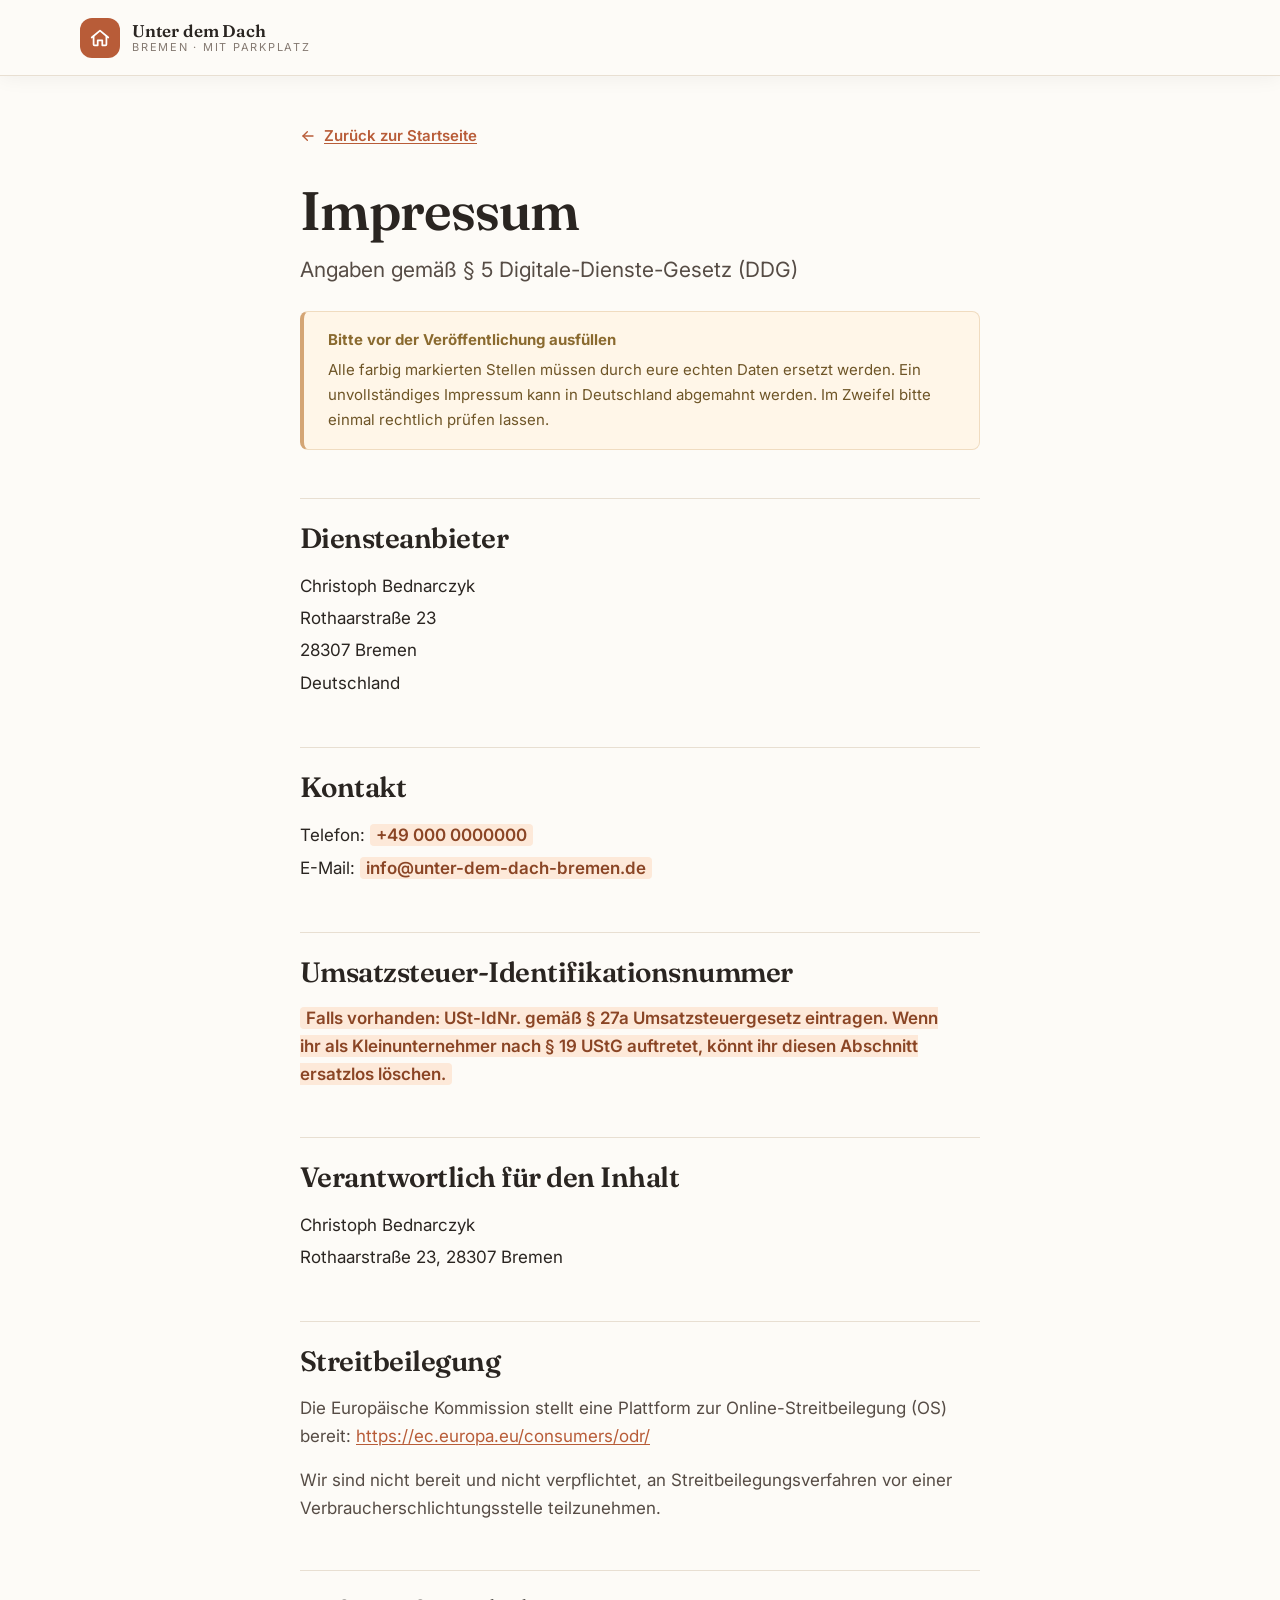
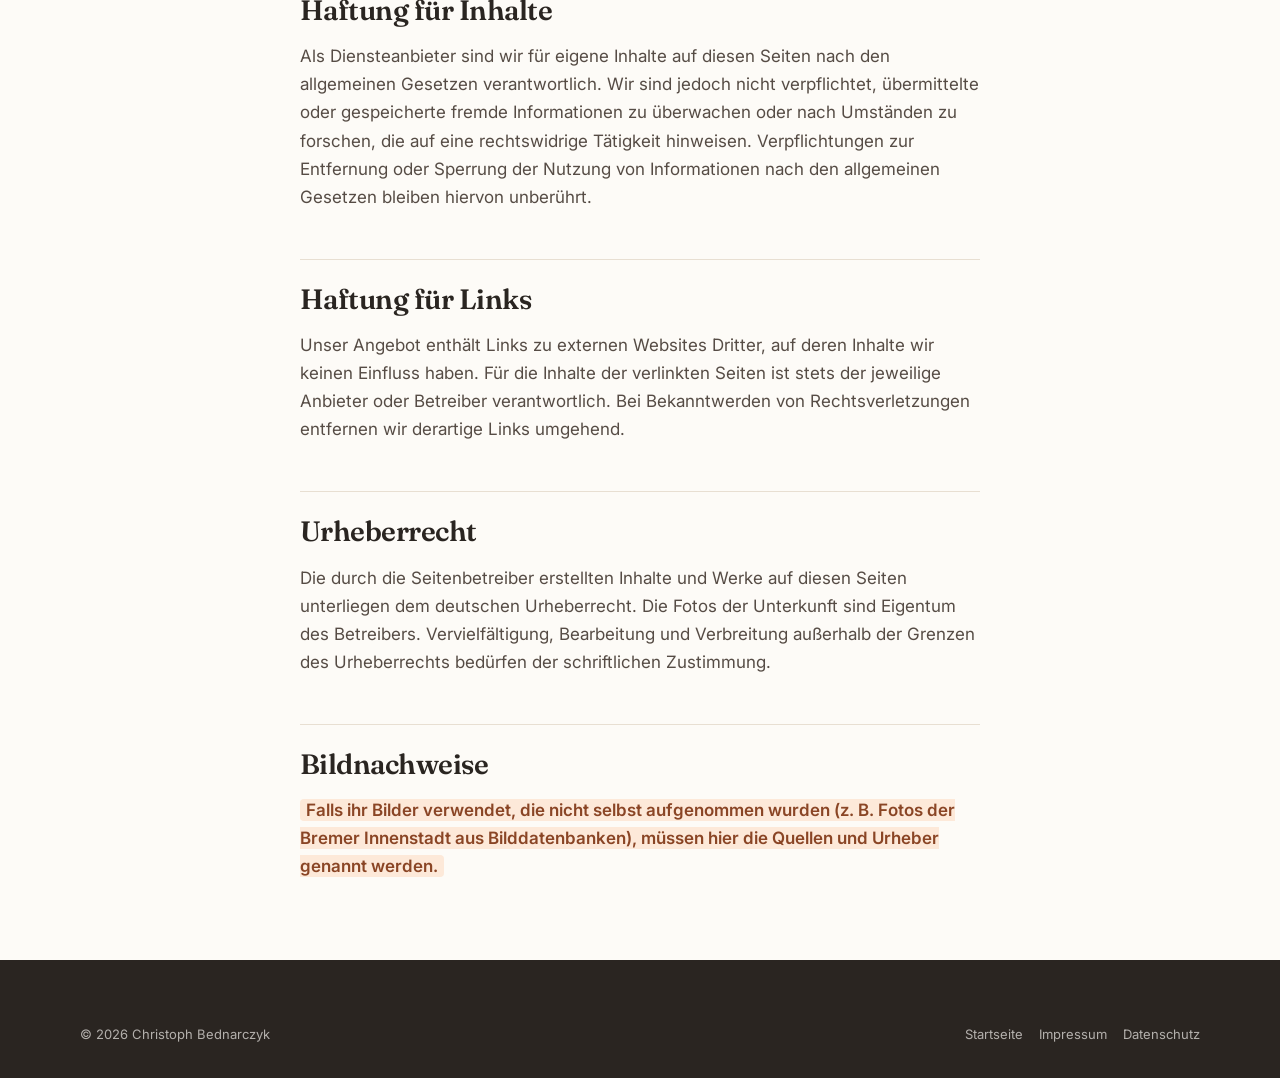
==== impressum.html @ 3c2c8887 "Landingpage für Ferienwohnung "Unter dem Dach mit Parkplatz" erstellen Statische Landingpage (HTML/C" ====
<!DOCTYPE html>
<html lang="de">
<head>
<meta charset="utf-8">
<meta name="viewport" content="width=device-width, initial-scale=1">
<title>Impressum · Unter dem Dach mit Parkplatz</title>
<meta name="robots" content="noindex, follow">
<meta name="theme-color" content="#B85C38">
<link rel="icon" href="data:image/svg+xml,%3Csvg xmlns='http://www.w3.org/2000/svg' viewBox='0 0 32 32'%3E%3Crect width='32' height='32' rx='8' fill='%23B85C38'/%3E%3Cpath d='M8 15.5 16 9l8 6.5V24a1 1 0 0 1-1 1h-4.5v-5.5h-5V25H9a1 1 0 0 1-1-1z' fill='%23fff'/%3E%3C/svg%3E">
<link rel="preconnect" href="https://fonts.googleapis.com">
<link rel="preconnect" href="https://fonts.gstatic.com" crossorigin>
<link rel="stylesheet" href="https://fonts.googleapis.com/css2?family=Fraunces:opsz,wght@9..144,500;9..144,600;9..144,700&family=Inter:wght@400;500;600;700&display=swap">
<link rel="stylesheet" href="assets/css/styles.css">
</head>
<body>
<svg width="0" height="0" style="position:absolute" aria-hidden="true"><defs>
<symbol id="i-roof" viewBox="0 0 24 24" fill="none" stroke="currentColor" stroke-width="1.9" stroke-linecap="round" stroke-linejoin="round"><path d="M3 11.5 12 4l9 7.5"/><path d="M5 10v9a1 1 0 0 0 1 1h3.5v-5.5h5V20H18a1 1 0 0 0 1-1v-9"/></symbol>
<symbol id="i-arrow-right" viewBox="0 0 24 24" fill="none" stroke="currentColor" stroke-width="2" stroke-linecap="round" stroke-linejoin="round"><path d="M4.5 12h15"/><path d="m13 5.5 6.5 6.5-6.5 6.5"/></symbol>
</defs></svg>

<header class="header is-stuck">
  <div class="container header__inner">
    <a class="brand" href="index.html">
      <span class="brand__mark"><svg><use href="#i-roof"/></svg></span>
      <span class="brand__text">
        <span class="brand__name">Unter dem Dach</span>
        <span class="brand__sub">Bremen · mit Parkplatz</span>
      </span>
    </a>
  </div>
</header>

<main class="legal">
  <div class="container legal__inner">
    <a class="legal__back" href="index.html"><svg><use href="#i-arrow-right"/></svg>Zurück zur Startseite</a>
    <h1>Impressum</h1>
    <p class="lede">Angaben gemäß § 5 Digitale-Dienste-Gesetz (DDG)</p>

    <div class="todo">
      <strong>Bitte vor der Veröffentlichung ausfüllen</strong>
      <p>Alle farbig markierten Stellen müssen durch eure echten Daten ersetzt werden.
         Ein unvollständiges Impressum kann in Deutschland abgemahnt werden. Im Zweifel
         bitte einmal rechtlich prüfen lassen.</p>
    </div>

    <h2>Diensteanbieter</h2>
    <address>
      Christoph Bednarczyk<br>
      Rothaarstraße 23<br>
      28307 Bremen<br>
      Deutschland
    </address>

    <h2>Kontakt</h2>
    <address>
      Telefon: <mark class="fill">+49 000 0000000</mark><br>
      E-Mail: <mark class="fill">info@unter-dem-dach-bremen.de</mark>
    </address>

    <h2>Umsatzsteuer-Identifikationsnummer</h2>
    <p><mark class="fill">Falls vorhanden: USt-IdNr. gemäß § 27a Umsatzsteuergesetz eintragen.
       Wenn ihr als Kleinunternehmer nach § 19 UStG auftretet, könnt ihr diesen Abschnitt
       ersatzlos löschen.</mark></p>

    <h2>Verantwortlich für den Inhalt</h2>
    <address>
      Christoph Bednarczyk<br>
      Rothaarstraße 23, 28307 Bremen
    </address>

    <h2>Streitbeilegung</h2>
    <p>Die Europäische Kommission stellt eine Plattform zur Online-Streitbeilegung (OS) bereit:
       <a href="https://ec.europa.eu/consumers/odr/" target="_blank" rel="noopener">https://ec.europa.eu/consumers/odr/</a></p>
    <p>Wir sind nicht bereit und nicht verpflichtet, an Streitbeilegungsverfahren vor einer
       Verbraucherschlichtungsstelle teilzunehmen.</p>

    <h2>Haftung für Inhalte</h2>
    <p>Als Diensteanbieter sind wir für eigene Inhalte auf diesen Seiten nach den allgemeinen
       Gesetzen verantwortlich. Wir sind jedoch nicht verpflichtet, übermittelte oder
       gespeicherte fremde Informationen zu überwachen oder nach Umständen zu forschen, die
       auf eine rechtswidrige Tätigkeit hinweisen. Verpflichtungen zur Entfernung oder Sperrung
       der Nutzung von Informationen nach den allgemeinen Gesetzen bleiben hiervon unberührt.</p>

    <h2>Haftung für Links</h2>
    <p>Unser Angebot enthält Links zu externen Websites Dritter, auf deren Inhalte wir keinen
       Einfluss haben. Für die Inhalte der verlinkten Seiten ist stets der jeweilige Anbieter
       oder Betreiber verantwortlich. Bei Bekanntwerden von Rechtsverletzungen entfernen wir
       derartige Links umgehend.</p>

    <h2>Urheberrecht</h2>
    <p>Die durch die Seitenbetreiber erstellten Inhalte und Werke auf diesen Seiten unterliegen
       dem deutschen Urheberrecht. Die Fotos der Unterkunft sind Eigentum des Betreibers.
       Vervielfältigung, Bearbeitung und Verbreitung außerhalb der Grenzen des Urheberrechts
       bedürfen der schriftlichen Zustimmung.</p>

    <h2>Bildnachweise</h2>
    <p><mark class="fill">Falls ihr Bilder verwendet, die nicht selbst aufgenommen wurden
       (z. B. Fotos der Bremer Innenstadt aus Bilddatenbanken), müssen hier die Quellen und
       Urheber genannt werden.</mark></p>
  </div>
</main>

<footer class="footer">
  <div class="container">
    <div class="footer__bottom" style="border-top:0;padding-top:0">
      <span>© 2026 Christoph Bednarczyk</span>
      <nav class="footer__legal" aria-label="Rechtliches">
        <a href="index.html">Startseite</a>
        <a href="impressum.html">Impressum</a>
        <a href="datenschutz.html">Datenschutz</a>
      </nav>
    </div>
  </div>
</footer>
</body>
</html>
---- assets/css/styles.css ----
/* ==========================================================================
   Unter dem Dach mit Parkplatz — Bremen
   Design-System & Styles
   ========================================================================== */

/* --------------------------------------------------------------------------
   1. Design-Tokens
   -------------------------------------------------------------------------- */
:root {
  /* Farben — warm, hochwertig, einladend */
  --c-bg:            #FDFBF7;
  --c-bg-alt:        #F6F0E7;
  --c-bg-deep:       #2A2521;
  --c-surface:       #FFFFFF;

  --c-ink:           #2A2521;
  --c-ink-soft:      #564C45;
  --c-ink-muted:     #857A72;
  --c-ink-invert:    #FDFBF7;

  --c-accent:        #B85C38;
  --c-accent-hover:  #9C4728;
  --c-accent-soft:   #F7E9E1;
  --c-accent-ring:   rgba(184, 92, 56, .28);

  --c-sage:          #7C8B72;
  --c-sage-soft:     #EDF1E9;
  --c-gold:          #D4A574;

  --c-line:          #E8DFD2;
  --c-line-strong:   #D6C9B6;

  /* Typografie */
  --f-display: "Fraunces", "Iowan Old Style", "Palatino Linotype", Palatino, Georgia, serif;
  --f-body:    "Inter", -apple-system, BlinkMacSystemFont, "Segoe UI", Roboto, "Helvetica Neue", Arial, sans-serif;

  --t-xs:   0.8125rem;
  --t-sm:   0.9375rem;
  --t-base: clamp(1rem, 0.97rem + 0.15vw, 1.0625rem);
  --t-lg:   clamp(1.125rem, 1.06rem + 0.32vw, 1.3125rem);
  --t-xl:   clamp(1.375rem, 1.24rem + 0.65vw, 1.75rem);
  --t-2xl:  clamp(1.75rem, 1.5rem + 1.2vw, 2.5rem);
  --t-3xl:  clamp(2.125rem, 1.7rem + 2.1vw, 3.5rem);
  --t-4xl:  clamp(2.5rem, 1.8rem + 3.4vw, 4.5rem);

  /* Abstände */
  --s-1: 0.25rem;  --s-2: 0.5rem;   --s-3: 0.75rem;  --s-4: 1rem;
  --s-5: 1.5rem;   --s-6: 2rem;     --s-7: 2.5rem;   --s-8: 3rem;
  --s-9: 4rem;     --s-10: 5rem;    --s-11: 6.5rem;

  --section-y: clamp(3.5rem, 2rem + 6vw, 7rem);
  --gutter:    clamp(1.125rem, 0.5rem + 2.5vw, 2.5rem);
  --maxw:      1200px;
  --maxw-text: 68ch;

  /* Radien & Schatten */
  --r-sm: 8px;   --r-md: 14px;  --r-lg: 22px;  --r-xl: 32px;  --r-full: 999px;

  --sh-sm: 0 1px 2px rgba(42, 37, 33, .05), 0 2px 8px rgba(42, 37, 33, .04);
  --sh-md: 0 2px 6px rgba(42, 37, 33, .06), 0 12px 28px rgba(42, 37, 33, .07);
  --sh-lg: 0 4px 12px rgba(42, 37, 33, .07), 0 24px 56px rgba(42, 37, 33, .10);
  --sh-xl: 0 8px 20px rgba(42, 37, 33, .09), 0 40px 90px rgba(42, 37, 33, .14);

  /* Bewegung */
  --e-out:   cubic-bezier(.22, 1, .36, 1);
  --e-soft:  cubic-bezier(.4, 0, .2, 1);
  --d-fast:  .18s;
  --d-base:  .32s;
  --d-slow:  .6s;

  --header-h: 76px;
}

/* --------------------------------------------------------------------------
   2. Reset & Basis
   -------------------------------------------------------------------------- */
*, *::before, *::after { box-sizing: border-box; }

html {
  -webkit-text-size-adjust: 100%;
  scroll-behavior: smooth;
  scroll-padding-top: calc(var(--header-h) + 12px);
}

body {
  margin: 0;
  background: var(--c-bg);
  color: var(--c-ink);
  font-family: var(--f-body);
  font-size: var(--t-base);
  line-height: 1.65;
  -webkit-font-smoothing: antialiased;
  -moz-osx-font-smoothing: grayscale;
  overflow-x: hidden;
}

body.is-locked { overflow: hidden; }

h1, h2, h3, h4 {
  font-family: var(--f-display);
  font-weight: 600;
  line-height: 1.12;
  letter-spacing: -0.018em;
  color: var(--c-ink);
  margin: 0 0 var(--s-4);
  text-wrap: balance;
}

h1 { font-size: var(--t-4xl); }
h2 { font-size: var(--t-3xl); }
h3 { font-size: var(--t-xl); }
h4 { font-size: var(--t-lg); }

p { margin: 0 0 var(--s-4); text-wrap: pretty; }
p:last-child { margin-bottom: 0; }

a { color: inherit; text-decoration: none; }

img, picture, svg, video { max-width: 100%; display: block; }
img { height: auto; }

ul, ol { margin: 0; padding: 0; list-style: none; }

button, input, select, textarea { font: inherit; color: inherit; }
button { background: none; border: 0; cursor: pointer; }

:focus-visible {
  outline: 3px solid var(--c-accent);
  outline-offset: 3px;
  border-radius: 4px;
}

::selection { background: var(--c-accent); color: #fff; }

.visually-hidden {
  position: absolute !important;
  width: 1px; height: 1px;
  padding: 0; margin: -1px;
  overflow: hidden; clip: rect(0 0 0 0); clip-path: inset(50%);
  white-space: nowrap; border: 0;
}

.skip-link {
  position: absolute; top: -100%; left: var(--s-4); z-index: 999;
  background: var(--c-accent); color: #fff;
  padding: var(--s-3) var(--s-5); border-radius: var(--r-md);
  font-weight: 600;
}
.skip-link:focus { top: var(--s-4); }

/* --------------------------------------------------------------------------
   3. Layout-Bausteine
   -------------------------------------------------------------------------- */
.container {
  width: 100%;
  max-width: var(--maxw);
  margin-inline: auto;
  padding-inline: var(--gutter);
}
.container--wide { max-width: 1440px; }

.section { padding-block: var(--section-y); position: relative; }
.section--alt { background: var(--c-bg-alt); }
.section--deep { background: var(--c-bg-deep); color: var(--c-ink-invert); }
.section--deep h2, .section--deep h3 { color: var(--c-ink-invert); }

.section-head {
  max-width: 62ch;
  margin-bottom: clamp(2rem, 1rem + 3vw, 3.5rem);
}
.section-head--center { margin-inline: auto; text-align: center; }

.eyebrow {
  display: inline-flex;
  align-items: center;
  gap: var(--s-2);
  font-size: var(--t-xs);
  font-weight: 600;
  letter-spacing: .14em;
  text-transform: uppercase;
  color: var(--c-accent);
  margin-bottom: var(--s-3);
}
.eyebrow::before {
  content: "";
  width: 26px; height: 2px;
  background: currentColor;
  border-radius: 2px;
}
.section-head--center .eyebrow::before { display: none; }

.lede {
  font-size: var(--t-lg);
  color: var(--c-ink-soft);
  line-height: 1.6;
}

/* --------------------------------------------------------------------------
   4. Buttons
   -------------------------------------------------------------------------- */
.btn {
  --btn-bg: var(--c-accent);
  --btn-fg: #fff;
  display: inline-flex;
  align-items: center;
  justify-content: center;
  gap: var(--s-2);
  padding: 0.95rem 1.75rem;
  background: var(--btn-bg);
  color: var(--btn-fg);
  border-radius: var(--r-full);
  font-weight: 600;
  font-size: var(--t-sm);
  letter-spacing: .01em;
  line-height: 1.2;
  text-align: center;
  border: 1.5px solid transparent;
  cursor: pointer;
  transition: transform var(--d-fast) var(--e-out),
              box-shadow var(--d-base) var(--e-out),
              background-color var(--d-base) var(--e-soft),
              color var(--d-base) var(--e-soft),
              border-color var(--d-base) var(--e-soft);
  box-shadow: 0 2px 6px var(--c-accent-ring);
}
.btn:hover { background: var(--c-accent-hover); transform: translateY(-2px); box-shadow: 0 8px 22px var(--c-accent-ring); }
.btn:active { transform: translateY(0); }

.btn--ghost {
  --btn-bg: transparent;
  --btn-fg: var(--c-ink);
  border-color: var(--c-line-strong);
  box-shadow: none;
}
.btn--ghost:hover {
  background: var(--c-ink);
  color: var(--c-bg);
  border-color: var(--c-ink);
  box-shadow: var(--sh-md);
}

.btn--light {
  --btn-bg: rgba(255,255,255,.14);
  --btn-fg: #fff;
  border-color: rgba(255,255,255,.5);
  box-shadow: none;
  backdrop-filter: blur(8px);
  -webkit-backdrop-filter: blur(8px);
}
.btn--light:hover { background: #fff; color: var(--c-ink); border-color: #fff; }

.btn--whatsapp { --btn-bg: #25D366; box-shadow: 0 2px 6px rgba(37,211,102,.3); }
.btn--whatsapp:hover { background: #1FB855; box-shadow: 0 8px 22px rgba(37,211,102,.32); }

.btn--lg { padding: 1.1rem 2.25rem; font-size: var(--t-base); }
.btn--block { width: 100%; }
.btn--sm { padding: .6rem 1.1rem; font-size: var(--t-xs); }

.btn svg { width: 1.15em; height: 1.15em; flex: none; }

/* --------------------------------------------------------------------------
   5. Bild-Rahmen mit automatischem Platzhalter
   -------------------------------------------------------------------------- */
.media {
  position: relative;
  overflow: hidden;
  border-radius: var(--r-lg);
  background: linear-gradient(135deg, #EFE6D9 0%, #E4D6C4 48%, #DCC9B2 100%);
  isolation: isolate;
}
.media img {
  width: 100%; height: 100%;
  object-fit: cover;
  transition: transform 1.1s var(--e-out), opacity var(--d-slow) var(--e-soft);
}
.media img[data-loading="1"] { opacity: 0; }

/* Platzhalter, solange kein Foto vorhanden ist */
.media__ph {
  position: absolute; inset: 0;
  display: none;
  flex-direction: column;
  align-items: center;
  justify-content: center;
  gap: var(--s-3);
  text-align: center;
  padding: var(--s-5);
  color: #A18A6E;
  background:
    radial-gradient(120% 120% at 20% 10%, rgba(255,255,255,.75), transparent 55%),
    linear-gradient(135deg, #F2E9DC 0%, #E6D8C4 55%, #DCCAB1 100%);
}
.media__ph svg { width: 34px; height: 34px; opacity: .55; }
.media__ph span {
  font-family: var(--f-display);
  font-size: var(--t-sm);
  font-weight: 600;
  letter-spacing: .02em;
}
.media__ph small {
  font-size: 0.6875rem;
  letter-spacing: .1em;
  text-transform: uppercase;
  opacity: .7;
}
.media.is-placeholder .media__ph { display: flex; }
.media.is-placeholder img { display: none; }

/* --------------------------------------------------------------------------
   6. Header
   -------------------------------------------------------------------------- */
.header {
  position: fixed;
  inset: 0 0 auto 0;
  z-index: 100;
  height: var(--header-h);
  display: flex;
  align-items: center;
  transition: background-color var(--d-base) var(--e-soft),
              box-shadow var(--d-base) var(--e-soft),
              border-color var(--d-base) var(--e-soft);
  border-bottom: 1px solid transparent;
}
.header__inner {
  display: flex;
  align-items: center;
  gap: var(--s-5);
  width: 100%;
}

.header.is-stuck {
  background: rgba(253, 251, 247, .88);
  backdrop-filter: saturate(180%) blur(14px);
  -webkit-backdrop-filter: saturate(180%) blur(14px);
  border-bottom-color: var(--c-line);
  box-shadow: 0 1px 20px rgba(42,37,33,.06);
}

.brand { display: flex; align-items: center; gap: var(--s-3); margin-right: auto; }
.brand__mark {
  width: 40px; height: 40px; flex: none;
  display: grid; place-items: center;
  border-radius: 12px;
  background: var(--c-accent);
  color: #fff;
  transition: transform var(--d-base) var(--e-out);
}
.brand:hover .brand__mark { transform: rotate(-6deg) scale(1.05); }
.brand__mark svg { width: 22px; height: 22px; }
.brand__text { display: flex; flex-direction: column; line-height: 1.15; }
.brand__name {
  font-family: var(--f-display);
  font-weight: 600;
  font-size: 1.0625rem;
  letter-spacing: -.01em;
  color: var(--c-ink);
  transition: color var(--d-base) var(--e-soft);
}
.brand__sub {
  font-size: 0.6875rem;
  letter-spacing: .16em;
  text-transform: uppercase;
  color: var(--c-ink-muted);
  transition: color var(--d-base) var(--e-soft);
}

.nav { display: flex; align-items: center; gap: var(--s-5); }
.nav a {
  font-size: var(--t-sm);
  font-weight: 500;
  color: var(--c-ink-soft);
  position: relative;
  padding-block: 4px;
  transition: color var(--d-base) var(--e-soft);
}
.nav a::after {
  content: "";
  position: absolute;
  left: 0; right: 0; bottom: 0;
  height: 2px;
  background: var(--c-accent);
  border-radius: 2px;
  transform: scaleX(0);
  transform-origin: left;
  transition: transform var(--d-base) var(--e-out);
}
.nav a:hover { color: var(--c-accent); }
.nav a:hover::after, .nav a.is-active::after { transform: scaleX(1); }

.header__tools { display: flex; align-items: center; gap: var(--s-3); }

/* Header über dem Hero (transparent, helle Schrift) */
.header:not(.is-stuck) .brand__name,
.header:not(.is-stuck) .nav a { color: rgba(255,255,255,.94); }
.header:not(.is-stuck) .brand__sub { color: rgba(255,255,255,.7); }
.header:not(.is-stuck) .brand__mark { background: rgba(255,255,255,.16); backdrop-filter: blur(8px); }
.header:not(.is-stuck) .nav a:hover { color: #fff; }
.header:not(.is-stuck) .nav a::after { background: #fff; }
.header:not(.is-stuck) .lang { border-color: rgba(255,255,255,.4); }
.header:not(.is-stuck) .lang__btn { color: rgba(255,255,255,.8); }
.header:not(.is-stuck) .lang__btn.is-active { background: rgba(255,255,255,.95); color: var(--c-ink); }
.header:not(.is-stuck) .burger { color: #fff; border-color: rgba(255,255,255,.4); }

/* Sprachumschalter */
.lang {
  display: inline-flex;
  align-items: center;
  border: 1.5px solid var(--c-line-strong);
  border-radius: var(--r-full);
  padding: 3px;
  gap: 2px;
  transition: border-color var(--d-base) var(--e-soft);
}
.lang__btn {
  padding: .28rem .7rem;
  border-radius: var(--r-full);
  font-size: 0.75rem;
  font-weight: 700;
  letter-spacing: .06em;
  color: var(--c-ink-muted);
  transition: background-color var(--d-base) var(--e-soft), color var(--d-base) var(--e-soft);
}
.lang__btn.is-active { background: var(--c-ink); color: var(--c-bg); }

/* Mobile-Menü */
.burger {
  display: none;
  width: 44px; height: 44px;
  align-items: center; justify-content: center;
  border: 1.5px solid var(--c-line-strong);
  border-radius: var(--r-full);
  color: var(--c-ink);
}
.burger svg { width: 20px; height: 20px; }
.burger__close { display: none; }
.burger[aria-expanded="true"] .burger__open { display: none; }
.burger[aria-expanded="true"] .burger__close { display: block; }

.mobile-nav {
  position: fixed;
  inset: var(--header-h) 0 0 0;
  z-index: 99;
  background: var(--c-bg);
  padding: var(--s-6) var(--gutter) var(--s-9);
  display: flex;
  flex-direction: column;
  gap: var(--s-2);
  transform: translateY(-8px);
  opacity: 0;
  visibility: hidden;
  overflow-y: auto;
  transition: opacity var(--d-base) var(--e-soft),
              transform var(--d-base) var(--e-out),
              visibility var(--d-base);
}
.mobile-nav.is-open { opacity: 1; visibility: visible; transform: none; }
.mobile-nav a {
  font-family: var(--f-display);
  font-size: 1.5rem;
  font-weight: 600;
  padding: var(--s-3) 0;
  border-bottom: 1px solid var(--c-line);
}
.mobile-nav .btn { margin-top: var(--s-5); }

/* --------------------------------------------------------------------------
   7. Hero
   -------------------------------------------------------------------------- */
.hero {
  position: relative;
  min-height: min(100svh, 900px);
  display: flex;
  align-items: flex-end;
  padding-top: calc(var(--header-h) + var(--s-8));
  padding-bottom: var(--s-8);
  color: #fff;
  overflow: hidden;
}
.hero__bg { position: absolute; inset: 0; z-index: -2; border-radius: 0; }
.hero__bg img { width: 100%; height: 100%; object-fit: cover; }
.hero__bg::after {
  content: "";
  position: absolute; inset: 0;
  background:
    linear-gradient(180deg, rgba(30,24,20,.55) 0%, rgba(30,24,20,.18) 32%, rgba(30,24,20,.62) 72%, rgba(30,24,20,.86) 100%),
    linear-gradient(100deg, rgba(80,40,20,.34) 0%, transparent 62%);
}
/* Ohne Titelbild bleibt der Hero dunkel, damit die weiße Schrift lesbar ist */
.hero__bg .media__ph {
  color: rgba(255, 255, 255, .5);
  background:
    radial-gradient(90% 90% at 25% 15%, rgba(184, 92, 56, .55), transparent 60%),
    linear-gradient(150deg, #3A2C22 0%, #2A2521 45%, #1F1A16 100%);
}
.hero__bg.is-placeholder::after { opacity: .35; }

.hero__inner { position: relative; z-index: 1; width: 100%; }
.hero__content { max-width: 46rem; }

.hero h1 {
  color: #fff;
  margin-bottom: var(--s-4);
  text-shadow: 0 2px 30px rgba(0,0,0,.28);
}
.hero__sub {
  font-size: var(--t-lg);
  color: rgba(255,255,255,.9);
  max-width: 40rem;
  margin-bottom: var(--s-6);
  text-shadow: 0 1px 16px rgba(0,0,0,.32);
}

/* Bewertungs-Badge */
.rating-badge {
  display: inline-flex;
  align-items: center;
  gap: var(--s-3);
  padding: .5rem .5rem .5rem .5rem;
  background: rgba(255,255,255,.14);
  border: 1px solid rgba(255,255,255,.28);
  backdrop-filter: blur(14px) saturate(160%);
  -webkit-backdrop-filter: blur(14px) saturate(160%);
  border-radius: var(--r-full);
  margin-bottom: var(--s-5);
  box-shadow: 0 8px 30px rgba(0,0,0,.18);
}
.rating-badge__score {
  display: grid; place-items: center;
  width: 44px; height: 44px;
  border-radius: var(--r-full);
  background: var(--c-accent);
  color: #fff;
  font-family: var(--f-display);
  font-weight: 700;
  font-size: 1.0625rem;
  letter-spacing: -.02em;
  flex: none;
}
.rating-badge__text { display: flex; flex-direction: column; padding-right: var(--s-4); line-height: 1.3; }
.rating-badge__title { font-weight: 700; font-size: var(--t-sm); }
.rating-badge__meta { font-size: var(--t-xs); color: rgba(255,255,255,.85); display: flex; align-items: center; gap: 8px; margin-top: 1px; }
.stars { display: inline-flex; gap: 2px; color: var(--c-gold); }
.stars svg { width: 13px; height: 13px; }

.hero__actions { display: flex; flex-wrap: wrap; gap: var(--s-3); margin-bottom: var(--s-8); }

.hero__facts {
  display: flex;
  flex-wrap: wrap;
  gap: var(--s-3) var(--s-6);
  padding-top: var(--s-5);
  border-top: 1px solid rgba(255,255,255,.22);
}
.hero__fact {
  display: flex; align-items: center; gap: var(--s-2);
  font-size: var(--t-sm);
  font-weight: 500;
  color: rgba(255,255,255,.92);
}
.hero__fact svg { width: 18px; height: 18px; color: var(--c-gold); flex: none; }

.hero__scroll {
  position: absolute;
  bottom: var(--s-5); right: var(--gutter);
  z-index: 1;
  display: grid; place-items: center;
  width: 46px; height: 46px;
  border-radius: var(--r-full);
  border: 1px solid rgba(255,255,255,.35);
  color: #fff;
  animation: bob 2.6s var(--e-soft) infinite;
}
.hero__scroll svg { width: 18px; height: 18px; }
@keyframes bob { 0%,100% { transform: translateY(0); } 50% { transform: translateY(7px); } }

/* --------------------------------------------------------------------------
   8. Vertrauensleiste (Kennzahlen)
   -------------------------------------------------------------------------- */
.trust {
  background: var(--c-surface);
  border-bottom: 1px solid var(--c-line);
}
.trust__grid {
  display: grid;
  grid-template-columns: repeat(4, 1fr);
  gap: var(--s-4);
  padding-block: clamp(2rem, 1rem + 3vw, 3.25rem);
}
.trust__item { text-align: center; position: relative; padding-inline: var(--s-3); }
.trust__item + .trust__item::before {
  content: "";
  position: absolute; left: 0; top: 12%; bottom: 12%;
  width: 1px; background: var(--c-line);
}
.trust__num {
  font-family: var(--f-display);
  font-size: clamp(2rem, 1.5rem + 2vw, 3rem);
  font-weight: 700;
  line-height: 1;
  letter-spacing: -.03em;
  color: var(--c-accent);
  display: block;
  margin-bottom: var(--s-2);
}
.trust__label { font-size: var(--t-sm); color: var(--c-ink-soft); font-weight: 500; }
.trust__note { font-size: var(--t-xs); color: var(--c-ink-muted); }

/* --------------------------------------------------------------------------
   9. USP-Karten
   -------------------------------------------------------------------------- */
.usp-grid {
  display: grid;
  grid-template-columns: repeat(auto-fit, minmax(270px, 1fr));
  gap: clamp(1rem, .5rem + 1.5vw, 1.75rem);
}
.usp {
  background: var(--c-surface);
  border: 1px solid var(--c-line);
  border-radius: var(--r-lg);
  padding: clamp(1.5rem, 1rem + 1.4vw, 2.25rem);
  position: relative;
  overflow: hidden;
  transition: transform var(--d-base) var(--e-out),
              box-shadow var(--d-base) var(--e-out),
              border-color var(--d-base) var(--e-soft);
}
.usp::after {
  content: "";
  position: absolute; inset: auto auto 0 0;
  height: 3px; width: 100%;
  background: linear-gradient(90deg, var(--c-accent), var(--c-gold));
  transform: scaleX(0);
  transform-origin: left;
  transition: transform var(--d-slow) var(--e-out);
}
.usp:hover { transform: translateY(-5px); box-shadow: var(--sh-lg); border-color: transparent; }
.usp:hover::after { transform: scaleX(1); }

.usp__icon {
  width: 52px; height: 52px;
  display: grid; place-items: center;
  border-radius: 16px;
  background: var(--c-accent-soft);
  color: var(--c-accent);
  margin-bottom: var(--s-4);
  transition: background-color var(--d-base) var(--e-soft), color var(--d-base) var(--e-soft);
}
.usp__icon svg { width: 24px; height: 24px; }
.usp:hover .usp__icon { background: var(--c-accent); color: #fff; }
.usp h3 { font-size: var(--t-lg); margin-bottom: var(--s-2); }
.usp p { font-size: var(--t-sm); color: var(--c-ink-soft); margin: 0; }

/* --------------------------------------------------------------------------
   10. Galerie
   -------------------------------------------------------------------------- */
.gallery__tabs {
  display: flex;
  flex-wrap: wrap;
  gap: var(--s-2);
  margin-bottom: var(--s-6);
}
.tab {
  padding: .55rem 1.2rem;
  border-radius: var(--r-full);
  border: 1.5px solid var(--c-line-strong);
  font-size: var(--t-sm);
  font-weight: 500;
  color: var(--c-ink-soft);
  transition: all var(--d-base) var(--e-soft);
  white-space: nowrap;
}
.tab:hover { border-color: var(--c-accent); color: var(--c-accent); }
.tab.is-active { background: var(--c-ink); border-color: var(--c-ink); color: var(--c-bg); }
.tab__count { opacity: .55; font-size: .8em; margin-left: 4px; }

.gallery__grid {
  display: grid;
  grid-template-columns: repeat(auto-fill, minmax(min(100%, 280px), 1fr));
  grid-auto-flow: dense;
  gap: clamp(.75rem, .4rem + 1vw, 1.125rem);
}
.shot {
  position: relative;
  aspect-ratio: 4 / 3;
  border-radius: var(--r-md);
  cursor: zoom-in;
  box-shadow: var(--sh-sm);
  transition: transform var(--d-base) var(--e-out), box-shadow var(--d-base) var(--e-out);
  animation: fade-in var(--d-slow) var(--e-out) both;
}
.shot:hover { transform: translateY(-4px); box-shadow: var(--sh-lg); }
.shot:hover img { transform: scale(1.06); }
.shot--wide { grid-column: span 2; aspect-ratio: 16 / 10; }
.shot--tall { grid-row: span 2; aspect-ratio: 3 / 4; }

.shot__cap {
  position: absolute; inset: auto 0 0 0;
  padding: var(--s-6) var(--s-4) var(--s-3);
  background: linear-gradient(transparent, rgba(24,18,14,.78));
  color: #fff;
  font-size: var(--t-xs);
  font-weight: 500;
  letter-spacing: .02em;
  opacity: 0;
  transform: translateY(6px);
  transition: opacity var(--d-base) var(--e-soft), transform var(--d-base) var(--e-out);
}
.shot:hover .shot__cap, .shot:focus-visible .shot__cap { opacity: 1; transform: none; }

@keyframes fade-in { from { opacity: 0; transform: translateY(14px); } to { opacity: 1; transform: none; } }

.gallery__more { display: flex; justify-content: center; margin-top: var(--s-7); }

/* Lightbox */
.lightbox {
  position: fixed; inset: 0; z-index: 200;
  display: none;
  align-items: center; justify-content: center;
  background: rgba(20, 15, 12, .94);
  backdrop-filter: blur(6px);
  -webkit-backdrop-filter: blur(6px);
  padding: clamp(1rem, 3vw, 3rem);
  opacity: 0;
  transition: opacity var(--d-base) var(--e-soft);
}
.lightbox.is-open { display: flex; }
.lightbox.is-visible { opacity: 1; }

.lightbox__figure {
  max-width: min(1200px, 100%);
  max-height: 100%;
  display: flex;
  flex-direction: column;
  gap: var(--s-3);
  align-items: center;
}
.lightbox__img {
  max-width: 100%;
  max-height: calc(100svh - 11rem);
  width: auto; height: auto;
  object-fit: contain;
  border-radius: var(--r-md);
  box-shadow: 0 30px 90px rgba(0,0,0,.5);
  animation: pop var(--d-base) var(--e-out);
}
@keyframes pop { from { opacity: 0; transform: scale(.965); } to { opacity: 1; transform: none; } }

.lightbox__cap {
  color: rgba(255,255,255,.88);
  font-size: var(--t-sm);
  text-align: center;
  max-width: 60ch;
}
.lightbox__count { color: rgba(255,255,255,.5); font-size: var(--t-xs); letter-spacing: .1em; }

.lightbox__btn {
  position: absolute;
  display: grid; place-items: center;
  width: 52px; height: 52px;
  border-radius: var(--r-full);
  background: rgba(255,255,255,.1);
  border: 1px solid rgba(255,255,255,.22);
  color: #fff;
  transition: background-color var(--d-fast) var(--e-soft), transform var(--d-fast) var(--e-out);
}
.lightbox__btn:hover { background: rgba(255,255,255,.24); transform: scale(1.07); }
.lightbox__btn svg { width: 22px; height: 22px; }
.lightbox__close { top: clamp(1rem, 3vw, 2rem); right: clamp(1rem, 3vw, 2rem); }
.lightbox__prev { left: clamp(.5rem, 2vw, 2rem); top: 50%; transform: translateY(-50%); }
.lightbox__next { right: clamp(.5rem, 2vw, 2rem); top: 50%; transform: translateY(-50%); }
.lightbox__prev:hover, .lightbox__next:hover { transform: translateY(-50%) scale(1.07); }

/* --------------------------------------------------------------------------
   11. Räume (abwechselnd Bild/Text)
   -------------------------------------------------------------------------- */
.rooms { display: flex; flex-direction: column; gap: clamp(3rem, 1.5rem + 5vw, 6rem); }
.room {
  display: grid;
  grid-template-columns: 1.08fr 1fr;
  align-items: center;
  gap: clamp(1.75rem, 1rem + 3.5vw, 4.5rem);
}
.room:nth-child(even) .room__media { order: 2; }

.room__media {
  aspect-ratio: 5 / 4;
  border-radius: var(--r-xl);
  box-shadow: var(--sh-lg);
}
.room__media:hover img { transform: scale(1.04); }

.room__num {
  font-family: var(--f-display);
  font-size: var(--t-sm);
  font-weight: 600;
  color: var(--c-accent);
  letter-spacing: .12em;
  display: block;
  margin-bottom: var(--s-2);
}
.room h3 { font-size: var(--t-2xl); margin-bottom: var(--s-3); }
.room p { color: var(--c-ink-soft); }

.chips { display: flex; flex-wrap: wrap; gap: var(--s-2); margin-top: var(--s-5); }
.chip {
  display: inline-flex; align-items: center; gap: 6px;
  padding: .4rem .85rem;
  background: var(--c-surface);
  border: 1px solid var(--c-line);
  border-radius: var(--r-full);
  font-size: var(--t-xs);
  font-weight: 500;
  color: var(--c-ink-soft);
  transition: border-color var(--d-base) var(--e-soft), color var(--d-base) var(--e-soft);
}
.chip:hover { border-color: var(--c-accent); color: var(--c-accent); }
.chip svg { width: 14px; height: 14px; color: var(--c-sage); }
.section--alt .chip { background: var(--c-bg); }

/* --------------------------------------------------------------------------
   12. Ausstattung
   -------------------------------------------------------------------------- */
.amen-grid {
  display: grid;
  grid-template-columns: repeat(auto-fit, minmax(240px, 1fr));
  gap: clamp(1.25rem, .5rem + 2vw, 2.5rem);
}
.amen__title {
  display: flex; align-items: center; gap: var(--s-2);
  font-family: var(--f-body);
  font-size: var(--t-xs);
  font-weight: 700;
  letter-spacing: .12em;
  text-transform: uppercase;
  color: var(--c-accent);
  padding-bottom: var(--s-3);
  margin-bottom: var(--s-3);
  border-bottom: 1px solid var(--c-line);
}
.amen__title svg { width: 17px; height: 17px; }
.amen__list { display: flex; flex-direction: column; gap: .55rem; }
.amen__list li {
  display: flex; align-items: flex-start; gap: var(--s-2);
  font-size: var(--t-sm);
  color: var(--c-ink-soft);
}
.amen__list svg { width: 16px; height: 16px; color: var(--c-sage); flex: none; margin-top: 3px; }

.amen-extra { display: none; }
.amen-extra.is-open { display: contents; }

/* --------------------------------------------------------------------------
   13. Bewertungen
   -------------------------------------------------------------------------- */
.reviews__layout {
  display: grid;
  grid-template-columns: 340px 1fr;
  gap: clamp(1.75rem, 1rem + 3vw, 3.5rem);
  align-items: start;
}

.score-card {
  background: var(--c-surface);
  border: 1px solid var(--c-line);
  border-radius: var(--r-lg);
  padding: clamp(1.5rem, 1rem + 1.5vw, 2.25rem);
  box-shadow: var(--sh-md);
  position: sticky;
  top: calc(var(--header-h) + 1.5rem);
}
.score-card__top { text-align: center; padding-bottom: var(--s-5); border-bottom: 1px solid var(--c-line); margin-bottom: var(--s-5); }
.score-card__value {
  font-family: var(--f-display);
  font-size: 4rem;
  font-weight: 700;
  line-height: 1;
  letter-spacing: -.04em;
  color: var(--c-accent);
}
.score-card__value sup { font-size: .35em; font-weight: 600; color: var(--c-ink-muted); letter-spacing: 0; top: -1.4em; }
.score-card__badge {
  display: inline-block;
  margin: var(--s-3) 0 var(--s-2);
  padding: .3rem 1rem;
  background: var(--c-accent-soft);
  color: var(--c-accent);
  border-radius: var(--r-full);
  font-size: var(--t-xs);
  font-weight: 700;
  letter-spacing: .06em;
  text-transform: uppercase;
}
.score-card__count { font-size: var(--t-sm); color: var(--c-ink-muted); }

.bars { display: flex; flex-direction: column; gap: var(--s-3); }
.bar__head { display: flex; justify-content: space-between; align-items: baseline; font-size: var(--t-xs); margin-bottom: 5px; }
.bar__name { color: var(--c-ink-soft); font-weight: 500; }
.bar__val { font-weight: 700; color: var(--c-ink); font-variant-numeric: tabular-nums; }
.bar__track { height: 6px; background: var(--c-bg-alt); border-radius: var(--r-full); overflow: hidden; }
.bar__fill {
  display: block;          /* ohne block hat ein span keine Breite/Höhe */
  height: 100%;
  width: 0;
  border-radius: var(--r-full);
  background: linear-gradient(90deg, var(--c-gold), var(--c-accent));
  transition: width 1.2s var(--e-out);
}

.review-grid {
  display: grid;
  grid-template-columns: repeat(auto-fill, minmax(min(100%, 300px), 1fr));
  gap: clamp(1rem, .5rem + 1.2vw, 1.5rem);
}
.review {
  background: var(--c-surface);
  border: 1px solid var(--c-line);
  border-radius: var(--r-lg);
  padding: var(--s-5);
  display: flex;
  flex-direction: column;
  gap: var(--s-3);
  transition: transform var(--d-base) var(--e-out), box-shadow var(--d-base) var(--e-out);
}
.review:hover { transform: translateY(-4px); box-shadow: var(--sh-md); }
.review__quote {
  font-size: var(--t-sm);
  color: var(--c-ink-soft);
  line-height: 1.7;
  flex: 1;
  margin: 0;
  position: relative;
}
.review__quote::before {
  content: "\201C";
  font-family: var(--f-display);
  font-size: 3rem;
  line-height: 0;
  color: var(--c-accent);
  opacity: .22;
  position: absolute;
  top: .55em; left: -.1em;
}
.review__top { display: flex; align-items: center; justify-content: space-between; gap: var(--s-3); }
.review__who { display: flex; align-items: center; gap: var(--s-3); padding-top: var(--s-4); border-top: 1px solid var(--c-line); }
.review__who > div { min-width: 0; }
.review__avatar {
  width: 40px; height: 40px; flex: none;
  border-radius: var(--r-full);
  background: var(--c-sage-soft);
  color: var(--c-sage);
  display: grid; place-items: center;
  font-family: var(--f-display);
  font-weight: 700;
  font-size: 1rem;
}
.review__name { font-weight: 600; font-size: var(--t-sm); line-height: 1.3; }
.review__from { font-size: var(--t-xs); color: var(--c-ink-muted); }
.review__stars { display: flex; gap: 2px; color: var(--c-gold); }
.review__stars svg { width: 14px; height: 14px; }
.review__badge {
  font-size: 0.6875rem; font-weight: 700; letter-spacing: .08em; text-transform: uppercase;
  color: var(--c-sage);
}

.reviews__cta { margin-top: var(--s-7); text-align: center; }

/* --------------------------------------------------------------------------
   14. Lage & Bremen
   -------------------------------------------------------------------------- */
.places {
  display: grid;
  grid-template-columns: repeat(auto-fit, minmax(min(100%, 320px), 1fr));
  gap: clamp(1rem, .5rem + 1.2vw, 1.5rem);
  margin-bottom: clamp(2rem, 1rem + 3vw, 3.5rem);
}
.place {
  position: relative;
  aspect-ratio: 3 / 4;
  border-radius: var(--r-lg);
  overflow: hidden;
  box-shadow: var(--sh-md);
  transition: transform var(--d-base) var(--e-out), box-shadow var(--d-base) var(--e-out);
}
.place:hover { transform: translateY(-6px); box-shadow: var(--sh-xl); }
.place:hover img { transform: scale(1.07); }
.place .media__ph { justify-content: flex-start; padding-top: 22%; }
.place__body {
  position: absolute; inset: auto 0 0 0;
  padding: var(--s-8) var(--s-5) var(--s-5);
  background: linear-gradient(transparent, rgba(24,18,14,.55) 42%, rgba(24,18,14,.88));
  color: #fff;
  z-index: 1;
}
.place__dist {
  display: inline-flex; align-items: center; gap: 5px;
  font-size: 0.6875rem;
  font-weight: 700;
  letter-spacing: .1em;
  text-transform: uppercase;
  color: var(--c-gold);
  margin-bottom: 6px;
}
.place__dist svg { width: 12px; height: 12px; }
.place h3 { color: #fff; font-size: var(--t-lg); margin: 0 0 4px; }
.place p { font-size: var(--t-xs); color: rgba(255,255,255,.78); margin: 0; }

.dist-panel {
  display: grid;
  grid-template-columns: 1.05fr 1fr;
  gap: clamp(1.5rem, 1rem + 2.5vw, 3.5rem);
  align-items: center;
}
.dist-list { display: flex; flex-direction: column; }
.dist-list li {
  display: flex; align-items: center; gap: var(--s-3);
  padding: .85rem 0;
  border-bottom: 1px solid var(--c-line);
  font-size: var(--t-sm);
}
.dist-list li:last-child { border-bottom: 0; }
.dist-list__icon {
  width: 36px; height: 36px; flex: none;
  display: grid; place-items: center;
  border-radius: 10px;
  background: var(--c-sage-soft);
  color: var(--c-sage);
}
.dist-list__icon svg { width: 17px; height: 17px; }
.dist-list__name { font-weight: 500; }
.dist-list__val { margin-left: auto; font-weight: 700; color: var(--c-accent); font-variant-numeric: tabular-nums; white-space: nowrap; }

.map-frame {
  border-radius: var(--r-lg);
  overflow: hidden;
  border: 1px solid var(--c-line);
  box-shadow: var(--sh-md);
  background: var(--c-bg-alt);
  aspect-ratio: 4 / 3;
}
.map-frame iframe { width: 100%; height: 100%; border: 0; display: block; }
.map-note { font-size: var(--t-xs); color: var(--c-ink-muted); margin-top: var(--s-2); text-align: right; }

/* --------------------------------------------------------------------------
   15. Gastgeber
   -------------------------------------------------------------------------- */
.host {
  display: grid;
  grid-template-columns: 300px 1fr;
  gap: clamp(1.75rem, 1rem + 3vw, 4rem);
  align-items: center;
}
.host__media { aspect-ratio: 1; border-radius: var(--r-xl); box-shadow: var(--sh-lg); }
.host__score {
  display: inline-flex; align-items: center; gap: var(--s-2);
  background: var(--c-accent-soft);
  color: var(--c-accent);
  padding: .4rem 1rem;
  border-radius: var(--r-full);
  font-size: var(--t-xs);
  font-weight: 700;
  margin-bottom: var(--s-4);
}
.host__score svg { width: 15px; height: 15px; }
.host blockquote {
  margin: 0 0 var(--s-5);
  font-family: var(--f-display);
  font-size: var(--t-xl);
  line-height: 1.4;
  color: var(--c-ink);
  font-style: italic;
}
.host__langs { display: flex; flex-wrap: wrap; gap: var(--s-2); margin-top: var(--s-5); }

/* --------------------------------------------------------------------------
   16. FAQ
   -------------------------------------------------------------------------- */
.faq { max-width: 820px; margin-inline: auto; }
.faq__item { border-bottom: 1px solid var(--c-line); }
.faq__q {
  width: 100%;
  display: flex; align-items: center; justify-content: space-between; gap: var(--s-4);
  padding: 1.35rem 0;
  text-align: left;
  font-family: var(--f-display);
  font-size: var(--t-lg);
  font-weight: 600;
  color: var(--c-ink);
  transition: color var(--d-base) var(--e-soft);
}
.faq__q:hover { color: var(--c-accent); }
.faq__icon {
  width: 32px; height: 32px; flex: none;
  display: grid; place-items: center;
  border-radius: var(--r-full);
  border: 1.5px solid var(--c-line-strong);
  color: var(--c-accent);
  transition: transform var(--d-base) var(--e-out), background-color var(--d-base) var(--e-soft), color var(--d-base) var(--e-soft);
}
.faq__icon svg { width: 15px; height: 15px; }
.faq__q[aria-expanded="true"] .faq__icon { transform: rotate(45deg); background: var(--c-accent); color: #fff; border-color: var(--c-accent); }
.faq__a {
  display: grid;
  grid-template-rows: 0fr;
  transition: grid-template-rows var(--d-base) var(--e-soft);
}
.faq__a > div { overflow: hidden; }
.faq__q[aria-expanded="true"] + .faq__a { grid-template-rows: 1fr; }
.faq__a p { padding-bottom: 1.35rem; color: var(--c-ink-soft); font-size: var(--t-sm); max-width: 62ch; }

/* --------------------------------------------------------------------------
   17. Anfrage / Buchung
   -------------------------------------------------------------------------- */
.booking { position: relative; overflow: hidden; }
.booking::before {
  content: "";
  position: absolute; inset: 0;
  background:
    radial-gradient(60% 80% at 85% 15%, rgba(184,92,56,.16), transparent 60%),
    radial-gradient(50% 70% at 10% 90%, rgba(124,139,114,.14), transparent 60%);
  pointer-events: none;
}
.booking__layout {
  position: relative;
  display: grid;
  grid-template-columns: 1fr 1.05fr;
  gap: clamp(2rem, 1rem + 3.5vw, 4.5rem);
  align-items: start;
}
.booking__aside { padding-top: var(--s-3); }
.booking__aside h2 { color: var(--c-ink-invert); }
.booking__aside .lede { color: rgba(253,251,247,.72); }

.reassure { display: flex; flex-direction: column; gap: var(--s-3); margin-top: var(--s-6); }
.reassure li { display: flex; align-items: flex-start; gap: var(--s-3); font-size: var(--t-sm); color: rgba(253,251,247,.84); }
.reassure svg { width: 20px; height: 20px; color: var(--c-gold); flex: none; margin-top: 2px; }

.direct { display: flex; flex-wrap: wrap; gap: var(--s-3); margin-top: var(--s-7); }

.form-card {
  background: var(--c-surface);
  border-radius: var(--r-xl);
  padding: clamp(1.5rem, 1rem + 2vw, 2.75rem);
  box-shadow: var(--sh-xl);
  color: var(--c-ink);
}
.form-grid { display: grid; grid-template-columns: 1fr 1fr; gap: var(--s-4); }
.field { display: flex; flex-direction: column; gap: 6px; }
.field--full { grid-column: 1 / -1; }
.field label { font-size: var(--t-xs); font-weight: 600; color: var(--c-ink-soft); letter-spacing: .02em; }
.field input, .field select, .field textarea {
  padding: .8rem .95rem;
  border: 1.5px solid var(--c-line);
  border-radius: var(--r-sm);
  background: var(--c-bg);
  font-size: var(--t-sm);
  transition: border-color var(--d-base) var(--e-soft), box-shadow var(--d-base) var(--e-soft), background-color var(--d-base) var(--e-soft);
  width: 100%;
}
.field textarea { resize: vertical; min-height: 96px; }
.field input:focus, .field select:focus, .field textarea:focus {
  outline: none;
  border-color: var(--c-accent);
  background: var(--c-surface);
  box-shadow: 0 0 0 4px var(--c-accent-ring);
}
.field select { appearance: none; background-image: url("data:image/svg+xml,%3Csvg xmlns='http://www.w3.org/2000/svg' viewBox='0 0 24 24' fill='none' stroke='%23857A72' stroke-width='2.5' stroke-linecap='round'%3E%3Cpath d='M6 9l6 6 6-6'/%3E%3C/svg%3E"); background-repeat: no-repeat; background-position: right .8rem center; background-size: 16px; padding-right: 2.4rem; }

.form-actions { display: grid; grid-template-columns: 1fr 1fr; gap: var(--s-3); margin-top: var(--s-5); }
.form-actions .btn { padding: 1rem 1.1rem; font-size: var(--t-sm); white-space: nowrap; }
.form-hint { font-size: var(--t-xs); color: var(--c-ink-muted); margin-top: var(--s-4); text-align: center; }
.form-hint a { color: var(--c-accent); text-decoration: underline; text-underline-offset: 2px; }

.form-status {
  margin-top: var(--s-4);
  padding: var(--s-3) var(--s-4);
  border-radius: var(--r-sm);
  font-size: var(--t-sm);
  display: none;
}
.form-status.is-visible { display: block; animation: fade-in var(--d-base) var(--e-out); }
.form-status--ok { background: var(--c-sage-soft); color: #4B5844; border: 1px solid #CBD8C2; }
.form-status--err { background: #FBE9E7; color: #A03A25; border: 1px solid #F1CFC9; }

/* --------------------------------------------------------------------------
   18. Footer
   -------------------------------------------------------------------------- */
.footer { background: var(--c-bg-deep); color: rgba(253,251,247,.65); padding-block: var(--s-9) var(--s-6); }
.footer__grid {
  display: grid;
  grid-template-columns: 1.5fr 1fr 1fr;
  gap: clamp(2rem, 1rem + 3vw, 4rem);
  padding-bottom: var(--s-7);
  border-bottom: 1px solid rgba(253,251,247,.12);
}
.footer h4 {
  color: var(--c-ink-invert);
  font-family: var(--f-body);
  font-size: var(--t-xs);
  font-weight: 700;
  letter-spacing: .12em;
  text-transform: uppercase;
  margin-bottom: var(--s-4);
}
.footer__brand .brand__name, .footer__brand .brand__sub { color: var(--c-ink-invert); }
.footer__brand .brand__sub { color: rgba(253,251,247,.55); }
.footer__brand p { margin-top: var(--s-4); font-size: var(--t-sm); max-width: 34ch; }
.footer__links { display: flex; flex-direction: column; gap: var(--s-3); font-size: var(--t-sm); }
.footer__links a { transition: color var(--d-base) var(--e-soft); }
.footer__links a:hover { color: var(--c-ink-invert); }
.footer__links li { display: flex; align-items: center; gap: var(--s-2); }
.footer__links svg { width: 15px; height: 15px; color: var(--c-gold); flex: none; }
.footer__bottom {
  display: flex; flex-wrap: wrap; gap: var(--s-3) var(--s-5);
  justify-content: space-between; align-items: center;
  padding-top: var(--s-5);
  font-size: var(--t-xs);
}
.footer__legal { display: flex; flex-wrap: wrap; gap: var(--s-4); }
.footer__legal a:hover { color: var(--c-ink-invert); }

/* --------------------------------------------------------------------------
   19. Mobile CTA-Leiste
   -------------------------------------------------------------------------- */
.mobile-cta {
  position: fixed;
  inset: auto 0 0 0;
  z-index: 90;
  display: none;
  gap: var(--s-2);
  padding: .7rem var(--s-4) calc(.7rem + env(safe-area-inset-bottom));
  background: rgba(253,251,247,.94);
  backdrop-filter: blur(14px) saturate(180%);
  -webkit-backdrop-filter: blur(14px) saturate(180%);
  border-top: 1px solid var(--c-line);
  box-shadow: 0 -4px 24px rgba(42,37,33,.08);
  transform: translateY(110%);
  transition: transform var(--d-base) var(--e-out);
}
.mobile-cta.is-visible { transform: none; }
.mobile-cta__info { display: flex; flex-direction: column; justify-content: center; margin-right: auto; line-height: 1.25; }
.mobile-cta__score { font-weight: 700; font-size: var(--t-sm); display: flex; align-items: center; gap: 5px; }
.mobile-cta__score svg { width: 13px; height: 13px; color: var(--c-gold); }
.mobile-cta__meta { font-size: 0.6875rem; color: var(--c-ink-muted); }
.mobile-cta .btn { padding: .7rem 1.15rem; }
.mobile-cta__wa {
  display: grid; place-items: center;
  width: 44px; height: 44px; flex: none;
  border-radius: var(--r-full);
  background: #25D366; color: #fff;
}
.mobile-cta__wa svg { width: 21px; height: 21px; }

/* --------------------------------------------------------------------------
   20. Scroll-Animationen
   -------------------------------------------------------------------------- */
[data-reveal] {
  opacity: 0;
  transform: translateY(22px);
  transition: opacity .75s var(--e-out), transform .75s var(--e-out);
  transition-delay: var(--reveal-delay, 0ms);
}
[data-reveal].is-revealed { opacity: 1; transform: none; }

/* --------------------------------------------------------------------------
   21. Responsive
   -------------------------------------------------------------------------- */
@media (max-width: 1080px) {
  .reviews__layout { grid-template-columns: 1fr; }
  .score-card { position: static; }
  .booking__layout { grid-template-columns: 1fr; }
  .host { grid-template-columns: 220px 1fr; }
}

@media (max-width: 900px) {
  .nav, .header__tools .btn { display: none; }
  .burger { display: flex; }
  .room, .dist-panel { grid-template-columns: 1fr; }
  .room:nth-child(even) .room__media { order: 0; }
  .room__media { aspect-ratio: 16 / 11; }
  .footer__grid { grid-template-columns: 1fr 1fr; }
  .footer__brand { grid-column: 1 / -1; }
  .mobile-cta { display: flex; }
  body { padding-bottom: 76px; }
}

@media (max-width: 720px) {
  :root { --header-h: 66px; }
  .trust__grid { grid-template-columns: 1fr 1fr; gap: var(--s-5) var(--s-3); }
  .trust__item:nth-child(3)::before { display: none; }
  .host { grid-template-columns: 1fr; text-align: left; }
  .host__media { max-width: 220px; }
  .shot--wide, .shot--tall { grid-column: auto; grid-row: auto; aspect-ratio: 4 / 3; }
  .gallery__grid { grid-template-columns: repeat(auto-fill, minmax(min(100%, 220px), 1fr)); }
  .lightbox__prev, .lightbox__next { width: 44px; height: 44px; }
  .hero__scroll { display: none; }
}

@media (max-width: 560px) {
  .brand__sub { display: none; }
  .form-grid, .form-actions { grid-template-columns: 1fr; }
  .hero__actions .btn { width: 100%; }
  .footer__grid { grid-template-columns: 1fr; }
  .footer__bottom { justify-content: flex-start; }
  .rating-badge { width: 100%; }
}

/* --------------------------------------------------------------------------
   22. Bewegung reduzieren / Druck
   -------------------------------------------------------------------------- */
@media (prefers-reduced-motion: reduce) {
  html { scroll-behavior: auto; }
  *, *::before, *::after {
    animation-duration: .01ms !important;
    animation-iteration-count: 1 !important;
    transition-duration: .01ms !important;
    scroll-behavior: auto !important;
  }
  [data-reveal] { opacity: 1; transform: none; }
}

@media print {
  .header, .mobile-cta, .hero__scroll, .lightbox, .mobile-nav { display: none !important; }
  body { background: #fff; }
  [data-reveal] { opacity: 1; transform: none; }
}

/* --------------------------------------------------------------------------
   23. Rechtsseiten (Impressum / Datenschutz)
   -------------------------------------------------------------------------- */
.legal { padding-top: calc(var(--header-h) + var(--s-8)); padding-bottom: var(--s-10); }
.legal__inner { max-width: 760px; margin-inline: auto; }
.legal h1 { font-size: var(--t-3xl); margin-bottom: var(--s-3); }
.legal h2 {
  font-size: var(--t-xl);
  margin-top: var(--s-8);
  padding-top: var(--s-5);
  border-top: 1px solid var(--c-line);
}
.legal h3 { font-size: var(--t-lg); margin-top: var(--s-6); }
.legal p, .legal li { color: var(--c-ink-soft); }
.legal ul { list-style: disc; padding-left: 1.25rem; margin-bottom: var(--s-4); }
.legal li { margin-bottom: .4rem; }
.legal a { color: var(--c-accent); text-decoration: underline; text-underline-offset: 2px; }
.legal address { font-style: normal; line-height: 1.9; }
.legal__back { display: inline-flex; align-items: center; gap: var(--s-2); font-size: var(--t-sm); font-weight: 600; color: var(--c-accent); margin-bottom: var(--s-6); }
.legal__back svg { width: 16px; height: 16px; transform: rotate(180deg); }

.todo {
  background: #FFF6E8;
  border: 1px solid #F0DCC0;
  border-left: 4px solid var(--c-gold);
  border-radius: var(--r-sm);
  padding: var(--s-4) var(--s-5);
  margin: var(--s-5) 0;
  font-size: var(--t-sm);
}
.todo strong { color: #8A6A2F; display: block; margin-bottom: .35rem; }
.todo p { color: #6E5527; margin: 0; }
mark.fill {
  background: #FDE9D9;
  color: #8A4525;
  padding: 1px 6px;
  border-radius: 4px;
  font-weight: 600;
}
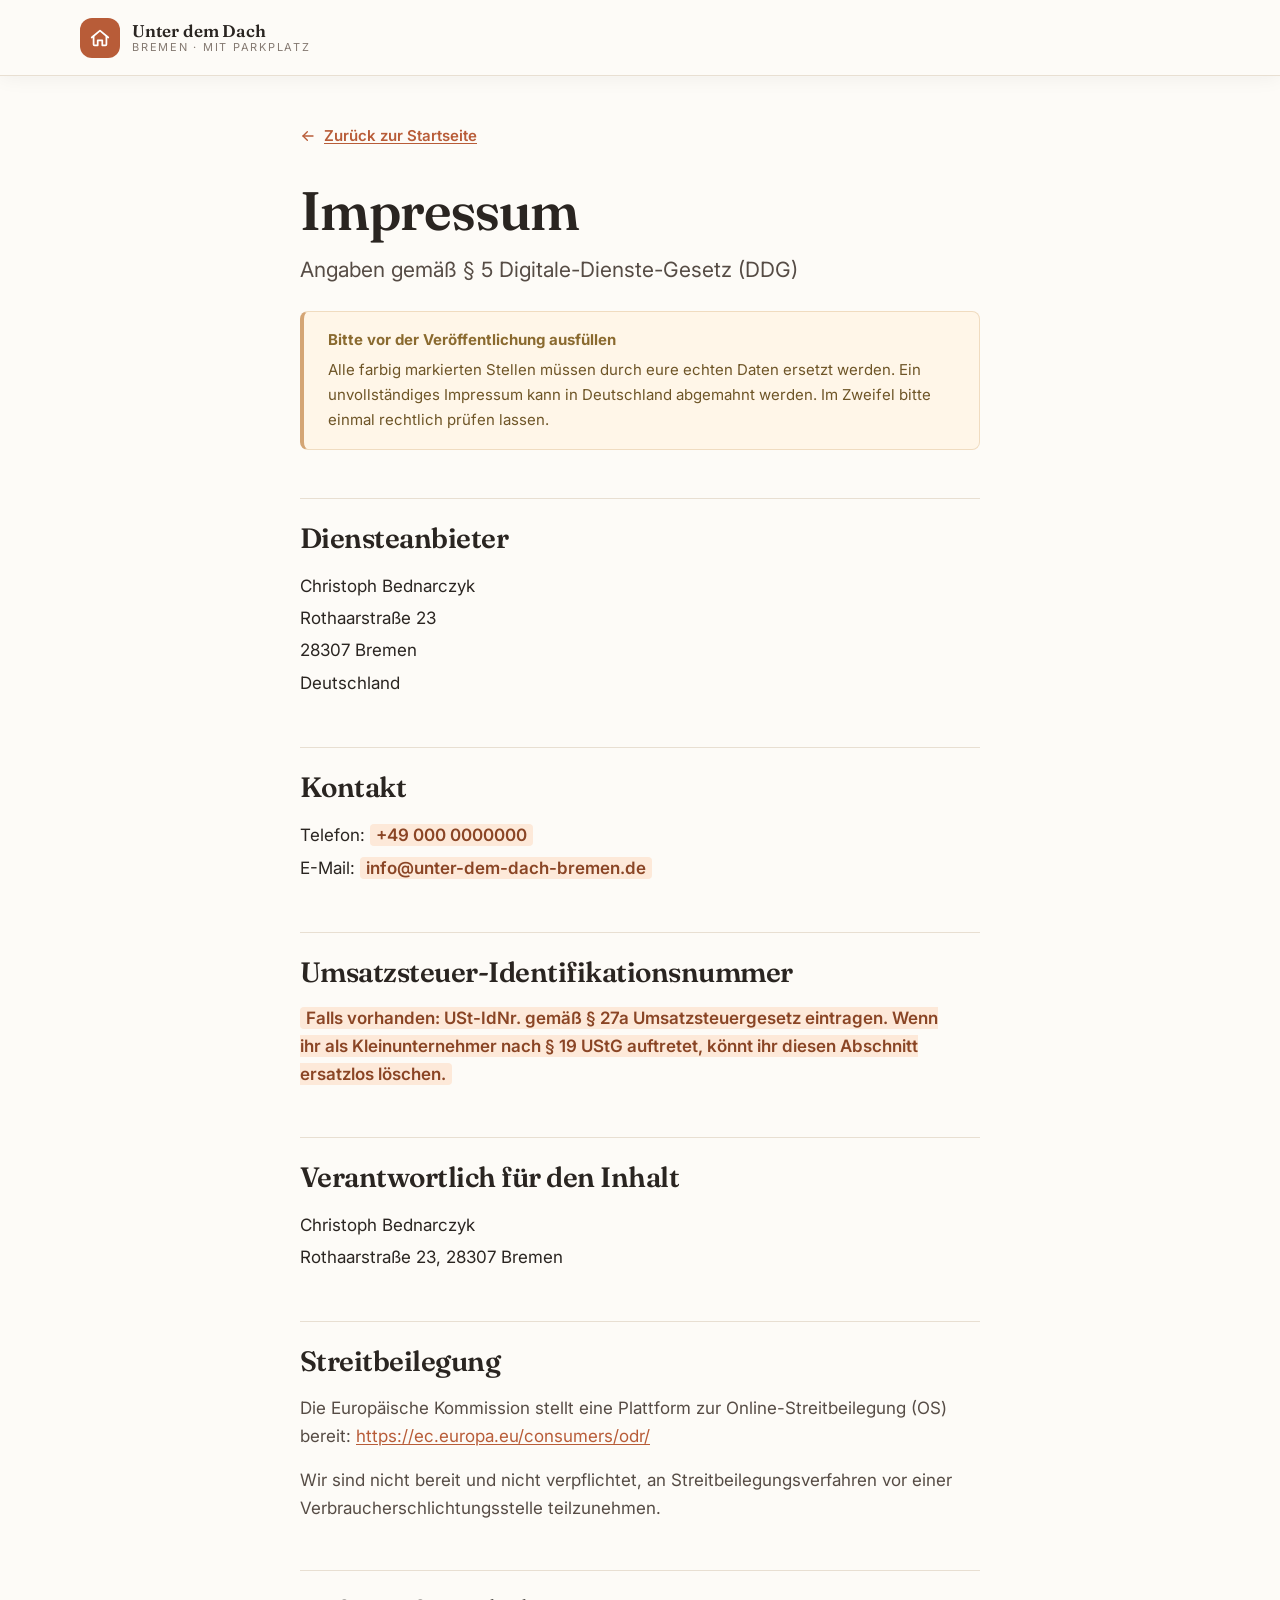
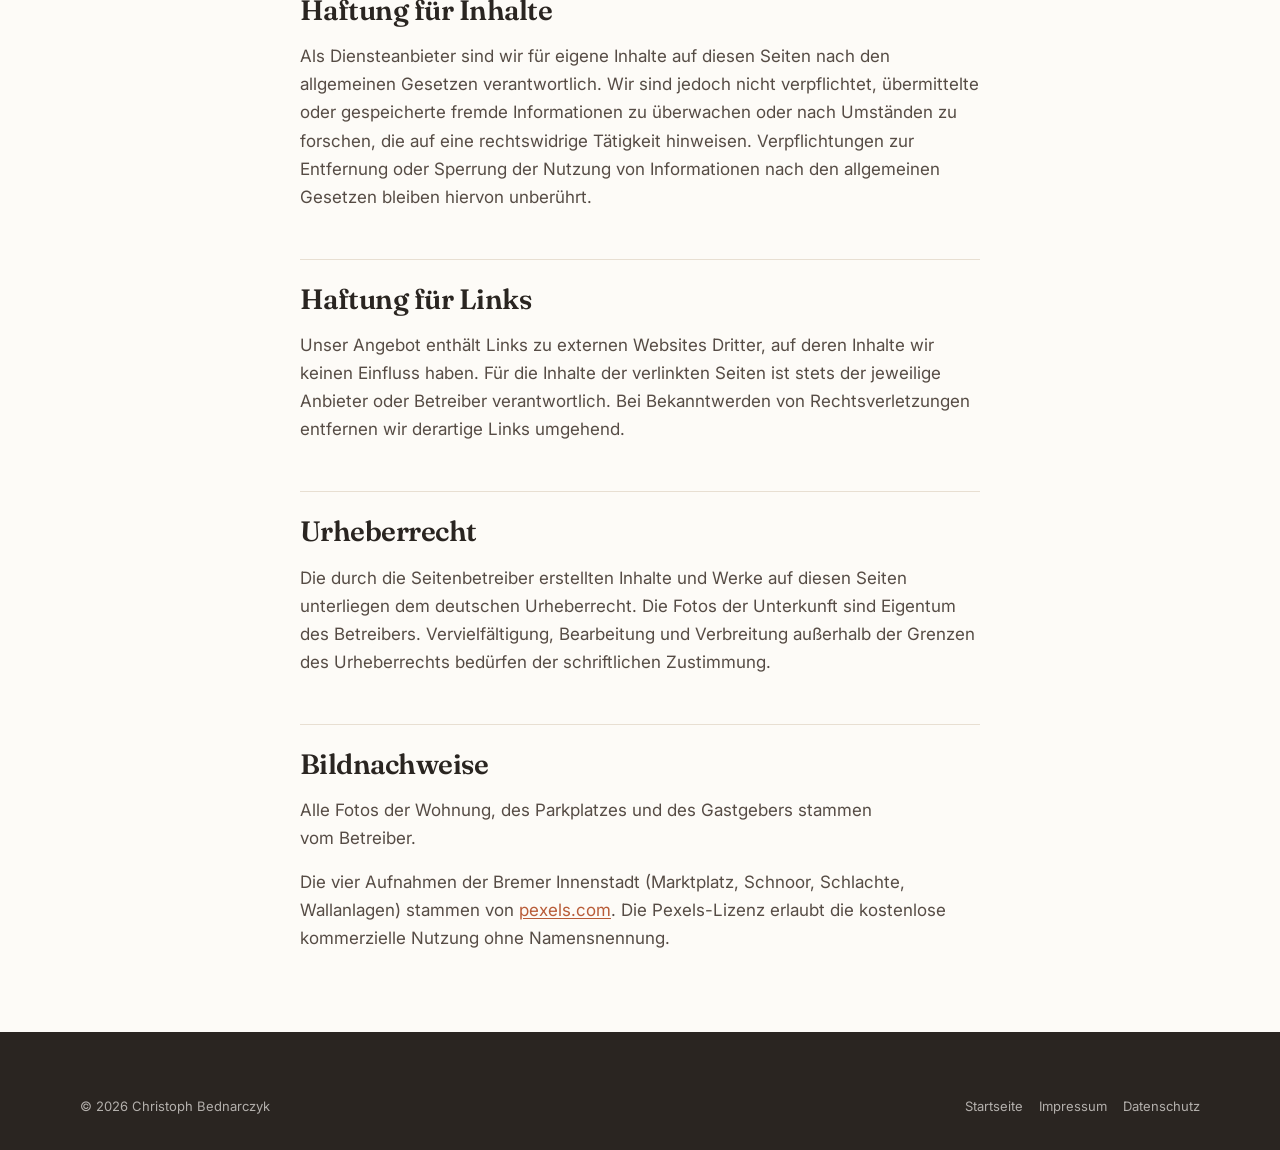
==== commit bfc666b0: "Bremen-Fotos einbinden, Sehenswürdigkeiten ohne Foto entfernen Die vier hochgeladenen Aufnahmen zuge" ====
--- a/impressum.html
+++ b/impressum.html
@@ -94,9 +94,10 @@
        bedürfen der schriftlichen Zustimmung.</p>
 
     <h2>Bildnachweise</h2>
-    <p><mark class="fill">Falls ihr Bilder verwendet, die nicht selbst aufgenommen wurden
-       (z. B. Fotos der Bremer Innenstadt aus Bilddatenbanken), müssen hier die Quellen und
-       Urheber genannt werden.</mark></p>
+    <p>Alle Fotos der Wohnung, des Parkplatzes und des Gastgebers stammen vom Betreiber.</p>
+    <p>Die vier Aufnahmen der Bremer Innenstadt (Marktplatz, Schnoor, Schlachte, Wallanlagen)
+       stammen von <a href="https://www.pexels.com" target="_blank" rel="noopener">pexels.com</a>.
+       Die Pexels-Lizenz erlaubt die kostenlose kommerzielle Nutzung ohne Namensnennung.</p>
   </div>
 </main>
 
--- a/assets/css/styles.css
+++ b/assets/css/styles.css
@@ -117,7 +117,7 @@
 a { color: inherit; text-decoration: none; }
 
 img, picture, svg, video { max-width: 100%; display: block; }
-img { height: auto; }
+img { height: auto; image-orientation: from-image; }
 
 ul, ol { margin: 0; padding: 0; list-style: none; }
 
@@ -676,7 +676,6 @@
 .gallery__grid {
   display: grid;
   grid-template-columns: repeat(auto-fill, minmax(min(100%, 280px), 1fr));
-  grid-auto-flow: dense;
   gap: clamp(.75rem, .4rem + 1vw, 1.125rem);
 }
 .shot {
@@ -690,8 +689,6 @@
 }
 .shot:hover { transform: translateY(-4px); box-shadow: var(--sh-lg); }
 .shot:hover img { transform: scale(1.06); }
-.shot--wide { grid-column: span 2; aspect-ratio: 16 / 10; }
-.shot--tall { grid-row: span 2; aspect-ratio: 3 / 4; }
 
 .shot__cap {
   position: absolute; inset: auto 0 0 0;
@@ -969,7 +966,7 @@
    -------------------------------------------------------------------------- */
 .places {
   display: grid;
-  grid-template-columns: repeat(auto-fit, minmax(min(100%, 320px), 1fr));
+  grid-template-columns: repeat(auto-fit, minmax(min(100%, 260px), 1fr));
   gap: clamp(1rem, .5rem + 1.2vw, 1.5rem);
   margin-bottom: clamp(2rem, 1rem + 3vw, 3.5rem);
 }
@@ -1289,7 +1286,6 @@
   .trust__item:nth-child(3)::before { display: none; }
   .host { grid-template-columns: 1fr; text-align: left; }
   .host__media { max-width: 220px; }
-  .shot--wide, .shot--tall { grid-column: auto; grid-row: auto; aspect-ratio: 4 / 3; }
   .gallery__grid { grid-template-columns: repeat(auto-fill, minmax(min(100%, 220px), 1fr)); }
   .lightbox__prev, .lightbox__next { width: 44px; height: 44px; }
   .hero__scroll { display: none; }
